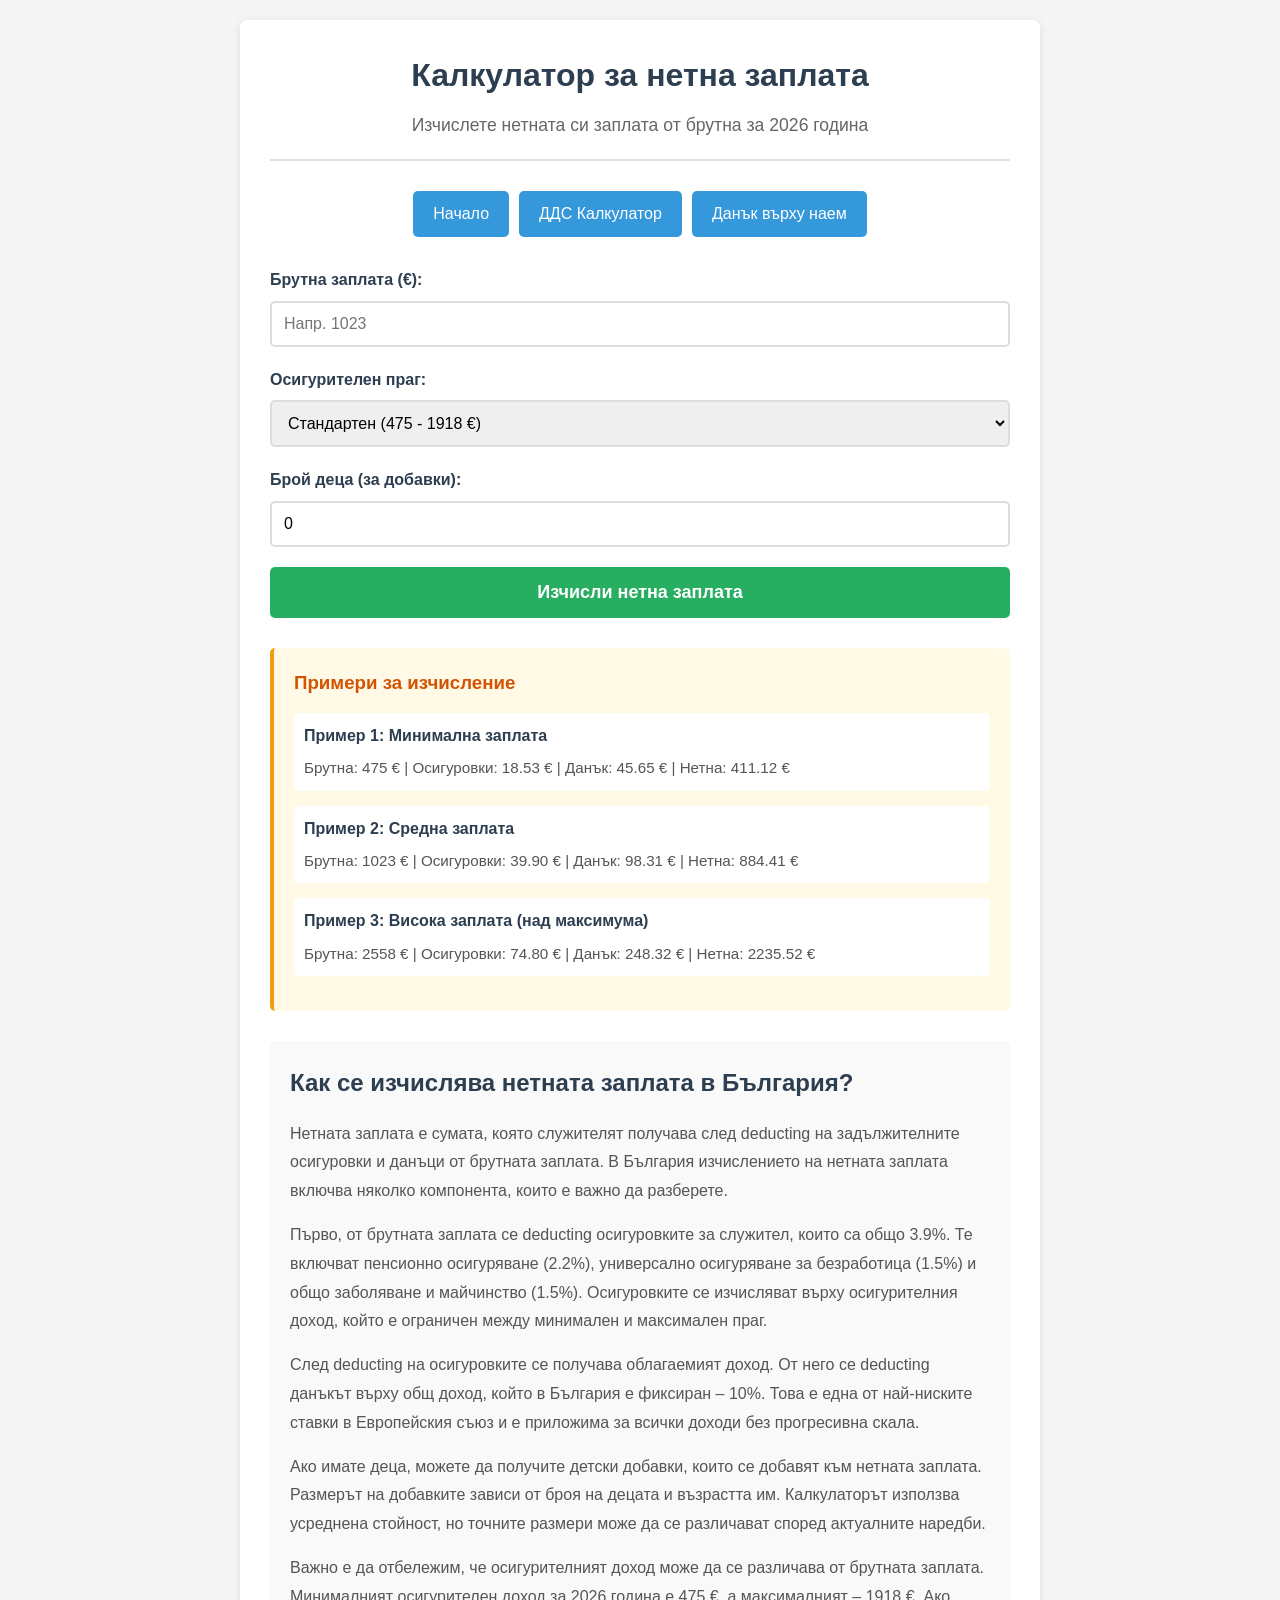
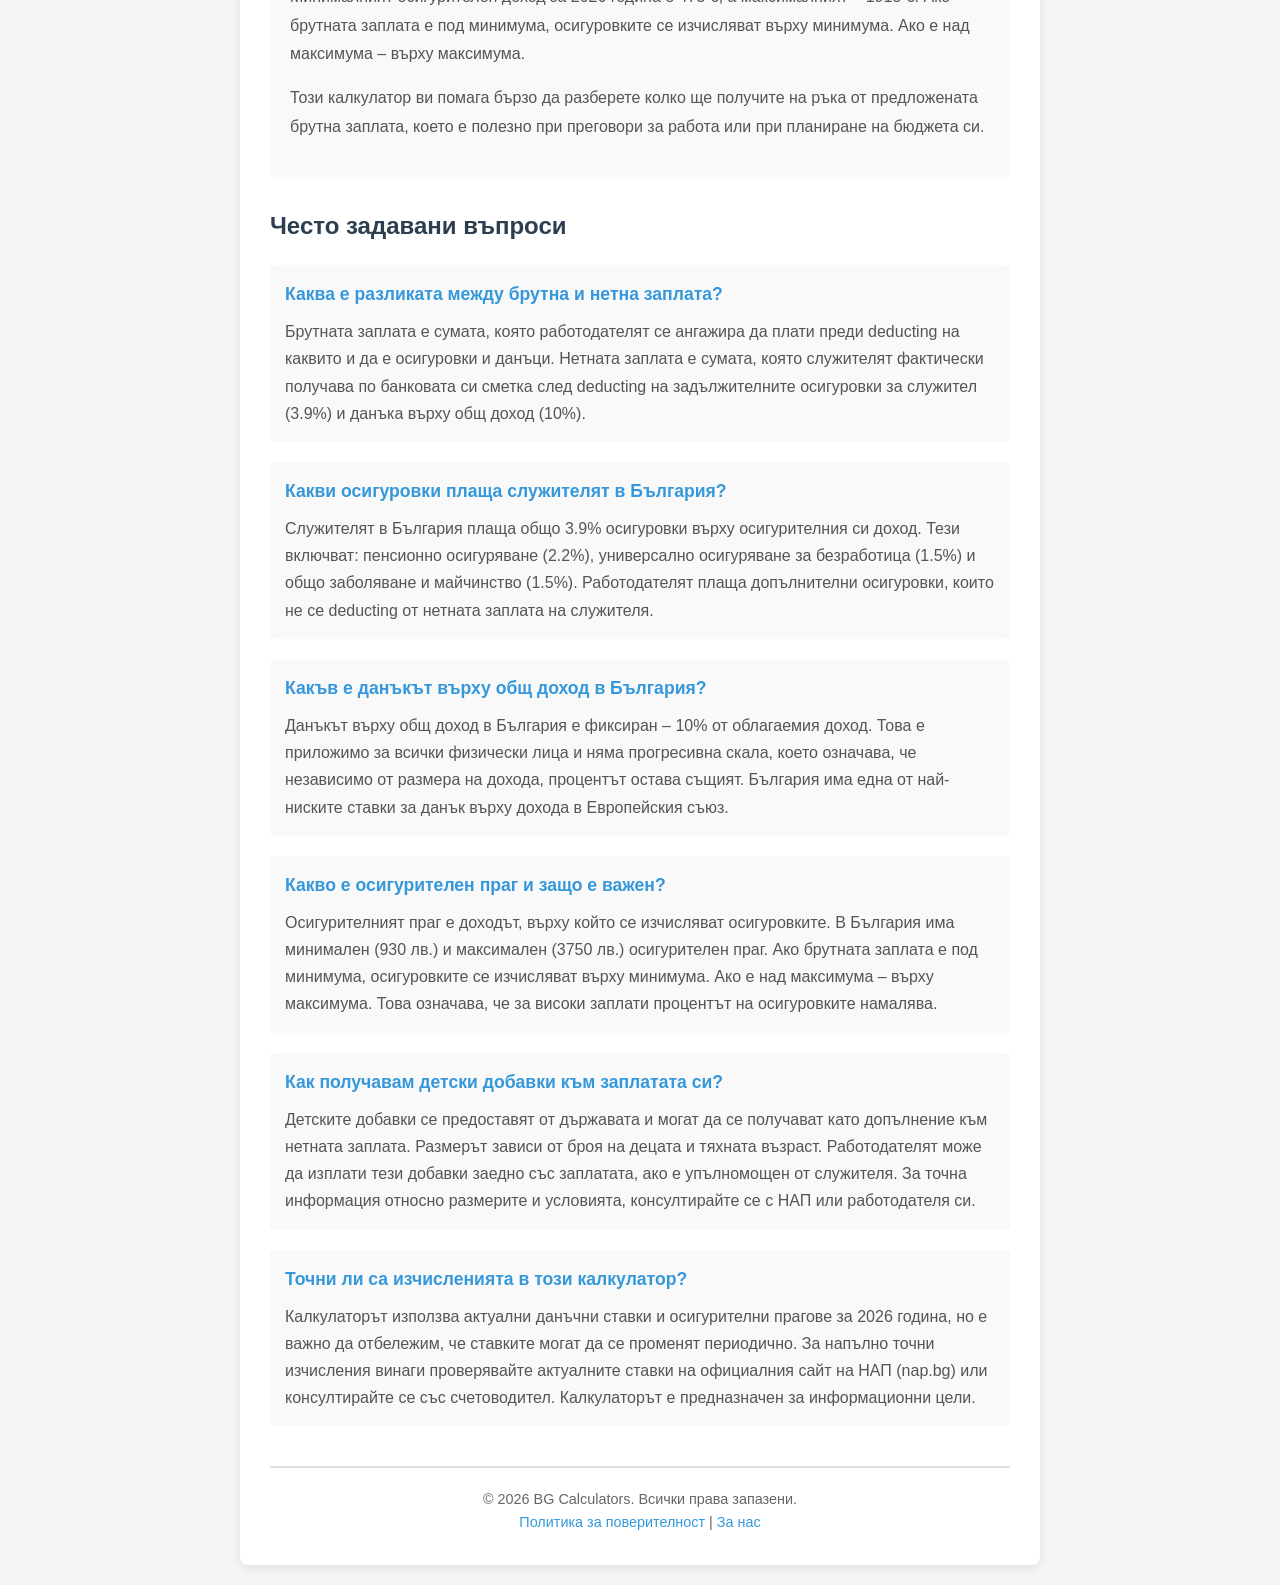
==== calculators/net-salary.html @ 5e9a78ef "Initial commit: BG Calculators - Bulgarian tax calculators - Added 3 calculators: net salary, VAT, r" ====
<!DOCTYPE html>
<html lang="bg">
<head>
    <meta charset="UTF-8">
    <meta name="viewport" content="width=device-width, initial-scale=1.0">
    <title>Калкулатор за нетна заплата от брутна | България 2026 - Безплатно (€)</title>
    <meta name="description" content="Безплатен онлайн калкулатор за изчисляване на нетна заплата от брутна в България за 2026 година в евро. Включва осигуровки за служител, данък върху общ доход и детски добавки. Бързи и точни изчисления.">
    <link rel="stylesheet" href="../css/style.css">

    <!-- Schema.org FAQPage markup -->
    <script type="application/ld+json">
    {
        "@context": "https://schema.org",
        "@type": "FAQPage",
        "mainEntity": [
            {
                "@type": "Question",
                "name": "Каква е разликата между брутна и нетна заплата?",
                "acceptedAnswer": {
                    "@type": "Answer",
                    "text": "Брутната заплата е сумата, която работодателят се ангажира да плати преди deducting на каквито и да е осигуровки и данъци. Нетната заплата е сумата, която служителят фактически получава по банковата си сметка след deducting на задължителните осигуровки за служител (3.9%) и данъка върху общ доход (10%)."
                }
            },
            {
                "@type": "Question",
                "name": "Какви осигуровки плаща служителят в България?",
                "acceptedAnswer": {
                    "@type": "Answer",
                    "text": "Служителят в България плаща общо 3.9% осигуровки върху осигурителния си доход. Тези включват: пенсионно осигуряване (2.2%), универсално осигуряване за безработица (1.5%) и общо заболяване и майчинство (1.5%). Работодателят плаща допълнителни осигуровки, които не се deducting от нетната заплата на служителя."
                }
            },
            {
                "@type": "Question",
                "name": "Какъв е данъкът върху общ доход в България?",
                "acceptedAnswer": {
                    "@type": "Answer",
                    "text": "Данъкът върху общ доход в България е фиксиран – 10% от облагаемия доход. Това е приложимо за всички физически лица и няма прогресивна скала, което означава, че независимо от размера на дохода, процентът остава същият. България има една от най-ниските ставки за данък върху дохода в Европейския съюз."
                }
            },
            {
                "@type": "Question",
                "name": "Какво е осигурителен праг и защо е важен?",
                "acceptedAnswer": {
                    "@type": "Answer",
                    "text": "Осигурителният праг е доходът, върху който се изчисляват осигуровките. В България има минимален (930 лв.) и максимален (3750 лв.) осигурителен праг. Ако брутната заплата е под минимума, осигуровките се изчисляват върху минимума. Ако е над максимума – върху максимума. Това означава, че за високи заплати процентът на осигуровките намалява."
                }
            },
            {
                "@type": "Question",
                "name": "Как получавам детски добавки към заплатата си?",
                "acceptedAnswer": {
                    "@type": "Answer",
                    "text": "Детските добавки се предоставят от държавата и могат да се получават като допълнение към нетната заплата. Размерът зависи от броя на децата и тяхната възраст. Работодателят може да изплати тези добавки заедно със заплатата, ако е упълномощен от служителя. За точна информация относно размерите и условията, консултирайте се с НАП или работодателя си."
                }
            },
            {
                "@type": "Question",
                "name": "Точни ли са изчисленията в този калкулатор?",
                "acceptedAnswer": {
                    "@type": "Answer",
                    "text": "Калкулаторът използва актуални данъчни ставки и осигурителни прагове за 2026 година, но е важно да отбележим, че ставките могат да се променят периодично. За напълно точни изчисления винаги проверявайте актуалните ставки на официалния сайт на НАП (nap.bg) или консултирайте се със счетоводител. Калкулаторът е предназначен за информационни цели."
                }
            }
        ]
    }
    </script>
</head>
<body>
    <div class="container">
        <header>
            <h1>Калкулатор за нетна заплата</h1>
            <p>Изчислете нетната си заплата от брутна за 2026 година</p>
        </header>

        <nav>
            <ul>
                <li><a href="../index.html">Начало</a></li>
                <li><a href="vat-calculator.html">ДДС Калкулатор</a></li>
                <li><a href="rent-tax-calculator.html">Данък върху наем</a></li>
            </ul>
        </nav>

        <form class="calculator-form" id="salaryForm">
            <div class="form-group">
                <label for="grossSalary">Брутна заплата (€):</label>
                <input type="number" id="grossSalary" min="0" step="0.01" placeholder="Напр. 1023">
                <div class="error" id="grossSalaryError"></div>
            </div>

            <div class="form-group">
                <label for="insuranceThreshold">Осигурителен праг:</label>
                <select id="insuranceThreshold">
                    <option value="standard">Стандартен (475 - 1918 €)</option>
                    <option value="minimum">Минимален (475 €)</option>
                    <option value="maximum">Максимален (1918 €)</option>
                    <option value="custom">По избор</option>
                </select>
            </div>

            <div class="form-group" id="customThresholdGroup" style="display: none;">
                <label for="customThreshold">Осигурителен доход по избор (€):</label>
                <input type="number" id="customThreshold" min="475" max="1918" step="0.01" placeholder="Между 475 и 1918">
                <div class="error" id="customThresholdError"></div>
            </div>

            <div class="form-group">
                <label for="children">Брой деца (за добавки):</label>
                <input type="number" id="children" min="0" max="10" step="1" value="0">
                <div class="error" id="childrenError"></div>
            </div>

            <button type="submit">Изчисли нетна заплата</button>
        </form>

        <div class="results" id="results">
            <h2>Резултат</h2>
            <div class="result-row">
                <span class="result-label">Брутна заплата:</span>
                <span class="result-value" id="resultGross">0.00 лв.</span>
            </div>
            <div class="result-row">
                <span class="result-label">Осигурителен доход:</span>
                <span class="result-value" id="resultInsuranceBase">0.00 лв.</span>
            </div>
            <div class="result-row">
                <span class="result-label">Осигуровки за служител (3.9%):</span>
                <span class="result-value" id="resultEmployeeInsurance">0.00 лв.</span>
            </div>
            <div class="result-row">
                <span class="result-label">Облагаем доход:</span>
                <span class="result-value" id="resultTaxableIncome">0.00 лв.</span>
            </div>
            <div class="result-row">
                <span class="result-label">Данък върху общ доход (10%):</span>
                <span class="result-value" id="resultIncomeTax">0.00 лв.</span>
            </div>
            <div class="result-row">
                <span class="result-label">Детски добавки:</span>
                <span class="result-value" id="resultChildBenefits">0.00 лв.</span>
            </div>
            <div class="result-row total">
                <span class="result-label">Нетна заплата:</span>
                <span class="result-value" id="resultNetSalary">0.00 лв.</span>
            </div>
        </div>

        <div class="examples">
            <h3>Примери за изчисление</h3>
            <div class="example">
                <h4>Пример 1: Минимална заплата</h4>
                <p>Брутна: 475 € | Осигуровки: 18.53 € | Данък: 45.65 € | Нетна: 411.12 €</p>
            </div>
            <div class="example">
                <h4>Пример 2: Средна заплата</h4>
                <p>Брутна: 1023 € | Осигуровки: 39.90 € | Данък: 98.31 € | Нетна: 884.41 €</p>
            </div>
            <div class="example">
                <h4>Пример 3: Висока заплата (над максимума)</h4>
                <p>Брутна: 2558 € | Осигуровки: 74.80 € | Данък: 248.32 € | Нетна: 2235.52 €</p>
            </div>
        </div>

        <section class="content">
            <h2>Как се изчислява нетната заплата в България?</h2>
            <p>
                Нетната заплата е сумата, която служителят получава след deducting на задължителните осигуровки и данъци от брутната заплата. В България изчислението на нетната заплата включва няколко компонента, които е важно да разберете.
            </p>
            <p>
                Първо, от брутната заплата се deducting осигуровките за служител, които са общо 3.9%. Те включват пенсионно осигуряване (2.2%), универсално осигуряване за безработица (1.5%) и общо заболяване и майчинство (1.5%). Осигуровките се изчисляват върху осигурителния доход, който е ограничен между минимален и максимален праг.
            </p>
            <p>
                След deducting на осигуровките се получава облагаемият доход. От него се deducting данъкът върху общ доход, който в България е фиксиран – 10%. Това е една от най-ниските ставки в Европейския съюз и е приложима за всички доходи без прогресивна скала.
            </p>
            <p>
                Ако имате деца, можете да получите детски добавки, които се добавят към нетната заплата. Размерът на добавките зависи от броя на децата и възрастта им. Калкулаторът използва усреднена стойност, но точните размери може да се различават според актуалните наредби.
            </p>
            <p>
                Важно е да отбележим, че осигурителният доход може да се различава от брутната заплата. Минималният осигурителен доход за 2026 година е 475 €, а максималният – 1918 €. Ако брутната заплата е под минимума, осигуровките се изчисляват върху минимума. Ако е над максимума – върху максимума.
            </p>
            <p>
                Този калкулатор ви помага бързо да разберете колко ще получите на ръка от предложената брутна заплата, което е полезно при преговори за работа или при планиране на бюджета си.
            </p>
        </section>

        <section class="faq">
            <h2>Често задавани въпроси</h2>

            <div class="faq-item">
                <h3>Каква е разликата между брутна и нетна заплата?</h3>
                <p>
                    Брутната заплата е сумата, която работодателят се ангажира да плати преди deducting на каквито и да е осигуровки и данъци. Нетната заплата е сумата, която служителят фактически получава по банковата си сметка след deducting на задължителните осигуровки за служител (3.9%) и данъка върху общ доход (10%).
                </p>
            </div>

            <div class="faq-item">
                <h3>Какви осигуровки плаща служителят в България?</h3>
                <p>
                    Служителят в България плаща общо 3.9% осигуровки върху осигурителния си доход. Тези включват: пенсионно осигуряване (2.2%), универсално осигуряване за безработица (1.5%) и общо заболяване и майчинство (1.5%). Работодателят плаща допълнителни осигуровки, които не се deducting от нетната заплата на служителя.
                </p>
            </div>

            <div class="faq-item">
                <h3>Какъв е данъкът върху общ доход в България?</h3>
                <p>
                    Данъкът върху общ доход в България е фиксиран – 10% от облагаемия доход. Това е приложимо за всички физически лица и няма прогресивна скала, което означава, че независимо от размера на дохода, процентът остава същият. България има една от най-ниските ставки за данък върху дохода в Европейския съюз.
                </p>
            </div>

            <div class="faq-item">
                <h3>Какво е осигурителен праг и защо е важен?</h3>
                <p>
                    Осигурителният праг е доходът, върху който се изчисляват осигуровките. В България има минимален (930 лв.) и максимален (3750 лв.) осигурителен праг. Ако брутната заплата е под минимума, осигуровките се изчисляват върху минимума. Ако е над максимума – върху максимума. Това означава, че за високи заплати процентът на осигуровките намалява.
                </p>
            </div>

            <div class="faq-item">
                <h3>Как получавам детски добавки към заплатата си?</h3>
                <p>
                    Детските добавки се предоставят от държавата и могат да се получават като допълнение към нетната заплата. Размерът зависи от броя на децата и тяхната възраст. Работодателят може да изплати тези добавки заедно със заплатата, ако е упълномощен от служителя. За точна информация относно размерите и условията, консултирайте се с НАП или работодателя си.
                </p>
            </div>

            <div class="faq-item">
                <h3>Точни ли са изчисленията в този калкулатор?</h3>
                <p>
                    Калкулаторът използва актуални данъчни ставки и осигурителни прагове за 2026 година, но е важно да отбележим, че ставките могат да се променят периодично. За напълно точни изчисления винаги проверявайте актуалните ставки на официалния сайт на НАП (nap.bg) или консултирайте се със счетоводител. Калкулаторът е предназначен за информационни цели.
                </p>
            </div>
        </section>

        <footer>
            <p>&copy; 2026 BG Calculators. Всички права запазени.</p>
            <p>
                <a href="../privacy.html">Политика за поверителност</a> |
                <a href="../about.html">За нас</a>
            </p>
        </footer>
    </div>

    <script src="../js/rates_loader.js"></script>
    <script src="../js/main.js"></script>
    <script>
        // Wait for rates to load before enabling form
        let ratesLoaded = false;

        // Override the form submission to check if rates are loaded
        document.addEventListener('DOMContentLoaded', function() {
            loadRates().then(() => {
                ratesLoaded = true;
                console.log('Rates loaded, calculator ready');
            });
        });
        // Toggle custom threshold input
        document.getElementById('insuranceThreshold').addEventListener('change', function() {
            const customGroup = document.getElementById('customThresholdGroup');
            if (this.value === 'custom') {
                customGroup.style.display = 'block';
            } else {
                customGroup.style.display = 'none';
            }
        });

        // Form submission
        document.getElementById('salaryForm').addEventListener('submit', function(e) {
            e.preventDefault();

            // Check if rates are loaded
            if (!ratesLoaded) {
                alert('Зареждане на ставките... Моля изчакайте и опитайте отново.');
                return;
            }

            // Hide previous errors
            hideError('grossSalaryError');
            hideError('customThresholdError');
            hideError('childrenError');

            // Get values
            const grossSalary = parseFloat(document.getElementById('grossSalary').value);
            const thresholdType = document.getElementById('insuranceThreshold').value;
            const customThreshold = parseFloat(document.getElementById('customThreshold').value);
            const children = parseInt(document.getElementById('children').value);

            // Validate
            let hasError = false;

            if (!isValidNumber(grossSalary) || grossSalary < 0) {
                showError('grossSalaryError', 'Моля въведете валидна брутна заплата');
                hasError = true;
            }

            if (thresholdType === 'custom') {
                if (!isValidNumber(customThreshold) || customThreshold < 475 || customThreshold > 1918) {
                    showError('customThresholdError', 'Осигурителният доход трябва да е между 475 и 1918 €');
                    hasError = true;
                }
            }

            if (isNaN(children) || children < 0 || children > 10) {
                showError('childrenError', 'Моля въведете валиден брой деца (0-10)');
                hasError = true;
            }

            if (hasError) return;

            // Calculate insurance base
            let insuranceBase;
            switch (thresholdType) {
                case 'minimum':
                    insuranceBase = RATES.insurance.minimumThreshold;
                    break;
                case 'maximum':
                    insuranceBase = RATES.insurance.maximumThreshold;
                    break;
                case 'custom':
                    insuranceBase = customThreshold;
                    break;
                default: // standard
                    insuranceBase = clamp(grossSalary, RATES.insurance.minimumThreshold, RATES.insurance.maximumThreshold);
            }

            // Calculate employee insurance
            const employeeInsurance = insuranceBase * RATES.insurance.employee.total;

            // Calculate taxable income
            const taxableIncome = grossSalary - employeeInsurance;

            // Calculate income tax
            const incomeTax = taxableIncome * RATES.incomeTax.rate;

            // Calculate child benefits (simplified - VERIFY actual rates)
            const childBenefits = children * 40; // 40 € per child - VERIFY

            // Calculate net salary
            const netSalary = grossSalary - employeeInsurance - incomeTax + childBenefits;

            // Display results
            document.getElementById('resultGross').textContent = formatBGN(grossSalary);
            document.getElementById('resultInsuranceBase').textContent = formatBGN(insuranceBase);
            document.getElementById('resultEmployeeInsurance').textContent = formatBGN(employeeInsurance);
            document.getElementById('resultTaxableIncome').textContent = formatBGN(taxableIncome);
            document.getElementById('resultIncomeTax').textContent = formatBGN(incomeTax);
            document.getElementById('resultChildBenefits').textContent = formatBGN(childBenefits);
            document.getElementById('resultNetSalary').textContent = formatBGN(netSalary);

            // Show results
            document.getElementById('results').classList.add('visible');
        });
    </script>
</body>
</html>
---- css/style.css ----
/**
 * Global styles for BG Calculators
 * Mobile-first, responsive design
 */

/* Reset and base styles */
* {
    margin: 0;
    padding: 0;
    box-sizing: border-box;
}

body {
    font-family: -apple-system, BlinkMacSystemFont, 'Segoe UI', Roboto, 'Helvetica Neue', Arial, sans-serif;
    line-height: 1.6;
    color: #333;
    background: #f5f5f5;
    padding: 20px;
}

/* Container */
.container {
    max-width: 800px;
    margin: 0 auto;
    background: white;
    padding: 30px;
    border-radius: 8px;
    box-shadow: 0 2px 10px rgba(0,0,0,0.1);
}

/* Header */
header {
    text-align: center;
    margin-bottom: 30px;
    padding-bottom: 20px;
    border-bottom: 2px solid #e0e0e0;
}

header h1 {
    color: #2c3e50;
    font-size: 2em;
    margin-bottom: 10px;
}

header p {
    color: #666;
    font-size: 1.1em;
}

/* Navigation */
nav {
    margin: 20px 0;
}

nav ul {
    list-style: none;
    display: flex;
    flex-wrap: wrap;
    gap: 10px;
    justify-content: center;
}

nav li a {
    display: block;
    padding: 10px 20px;
    background: #3498db;
    color: white;
    text-decoration: none;
    border-radius: 5px;
    transition: background 0.3s;
}

nav li a:hover {
    background: #2980b9;
}

/* Calculator form */
.calculator-form {
    margin: 30px 0;
}

.form-group {
    margin-bottom: 20px;
}

.form-group label {
    display: block;
    margin-bottom: 8px;
    font-weight: 600;
    color: #2c3e50;
}

.form-group input,
.form-group select {
    width: 100%;
    padding: 12px;
    border: 2px solid #ddd;
    border-radius: 5px;
    font-size: 16px;
    transition: border-color 0.3s;
}

.form-group input:focus,
.form-group select:focus {
    outline: none;
    border-color: #3498db;
}

.form-group input[type="number"] {
    -moz-appearance: textfield;
}

.form-group input[type="number"]::-webkit-outer-spin-button,
.form-group input[type="number"]::-webkit-inner-spin-button {
    -webkit-appearance: none;
    margin: 0;
}

/* Buttons */
button {
    display: block;
    width: 100%;
    padding: 15px;
    background: #27ae60;
    color: white;
    border: none;
    border-radius: 5px;
    font-size: 18px;
    font-weight: 600;
    cursor: pointer;
    transition: background 0.3s;
}

button:hover {
    background: #219150;
}

button:active {
    transform: translateY(1px);
}

/* Error messages */
.error {
    color: #e74c3c;
    font-size: 14px;
    margin-top: 5px;
    display: none;
}

/* Results section */
.results {
    margin: 30px 0;
    padding: 20px;
    background: #ecf0f1;
    border-radius: 5px;
    display: none;
}

.results.visible {
    display: block;
}

.results h2 {
    color: #2c3e50;
    margin-bottom: 15px;
}

.result-row {
    display: flex;
    justify-content: space-between;
    padding: 10px 0;
    border-bottom: 1px solid #d0d0d0;
}

.result-row:last-child {
    border-bottom: none;
}

.result-row.total {
    font-weight: 700;
    font-size: 1.2em;
    color: #27ae60;
    border-top: 2px solid #2c3e50;
    margin-top: 10px;
    padding-top: 15px;
}

.result-label {
    color: #555;
}

.result-value {
    font-weight: 600;
    color: #2c3e50;
}

/* Examples section */
.examples {
    margin: 30px 0;
    padding: 20px;
    background: #fff9e6;
    border-left: 4px solid #f39c12;
    border-radius: 5px;
}

.examples h3 {
    color: #d35400;
    margin-bottom: 15px;
}

.example {
    margin: 15px 0;
    padding: 10px;
    background: white;
    border-radius: 5px;
}

.example h4 {
    color: #2c3e50;
    margin-bottom: 8px;
}

.example p {
    color: #555;
    font-size: 0.95em;
}

/* Content section */
.content {
    margin: 30px 0;
    padding: 20px;
    background: #f9f9f9;
    border-radius: 5px;
    line-height: 1.8;
}

.content h2 {
    color: #2c3e50;
    margin-bottom: 15px;
}

.content p {
    color: #555;
    margin-bottom: 15px;
}

/* FAQ section */
.faq {
    margin: 30px 0;
}

.faq h2 {
    color: #2c3e50;
    margin-bottom: 20px;
}

.faq-item {
    margin-bottom: 20px;
    padding: 15px;
    background: #f9f9f9;
    border-radius: 5px;
}

.faq-item h3 {
    color: #3498db;
    margin-bottom: 10px;
    font-size: 1.1em;
}

.faq-item p {
    color: #555;
    line-height: 1.7;
}

/* Footer */
footer {
    margin-top: 40px;
    padding-top: 20px;
    border-top: 2px solid #e0e0e0;
    text-align: center;
    color: #666;
    font-size: 0.9em;
}

footer a {
    color: #3498db;
    text-decoration: none;
}

footer a:hover {
    text-decoration: underline;
}

/* Responsive */
@media (max-width: 600px) {
    body {
        padding: 10px;
    }

    .container {
        padding: 20px;
    }

    header h1 {
        font-size: 1.5em;
    }

    nav ul {
        flex-direction: column;
    }

    .result-row {
        flex-direction: column;
        gap: 5px;
    }
}
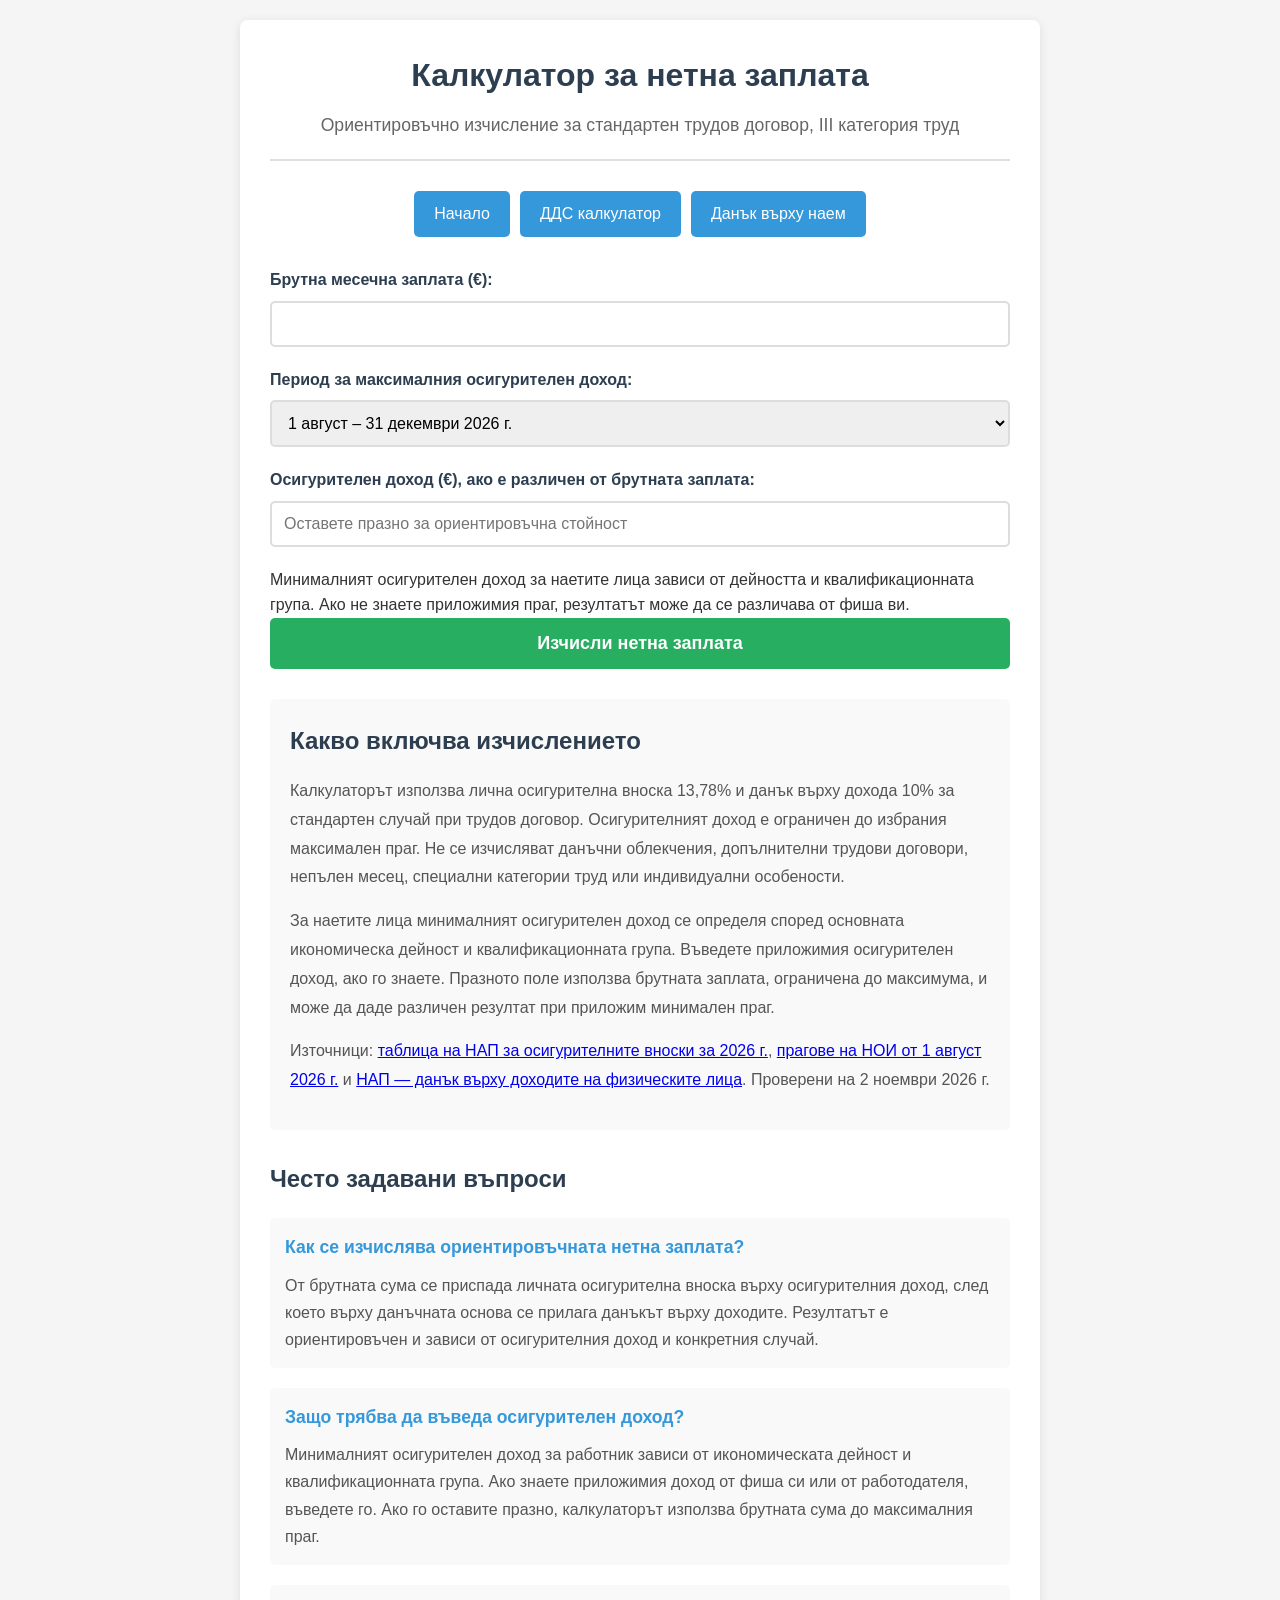
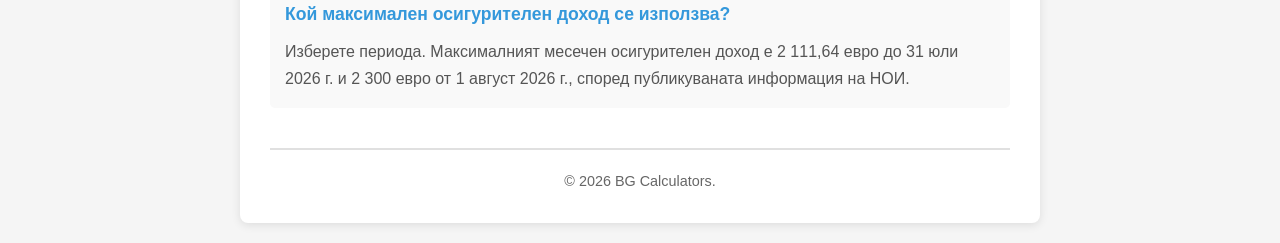
==== commit e5dabee6: "Fix calculator rates and site content" ====
--- a/calculators/net-salary.html
+++ b/calculators/net-salary.html
@@ -3,64 +3,17 @@
 <head>
     <meta charset="UTF-8">
     <meta name="viewport" content="width=device-width, initial-scale=1.0">
-    <title>Калкулатор за нетна заплата от брутна | България 2026 - Безплатно (€)</title>
-    <meta name="description" content="Безплатен онлайн калкулатор за изчисляване на нетна заплата от брутна в България за 2026 година в евро. Включва осигуровки за служител, данък върху общ доход и детски добавки. Бързи и точни изчисления.">
+    <title>Калкулатор за нетна заплата от брутна | България</title>
+    <meta name="description" content="Изчислете ориентировъчно нетната заплата от брутна сума в евро. Изберете периода на осигурителния таван и въведете приложимия осигурителен доход, ако е различен от заплатата.">
     <link rel="stylesheet" href="../css/style.css">
-
-    <!-- Schema.org FAQPage markup -->
     <script type="application/ld+json">
     {
         "@context": "https://schema.org",
         "@type": "FAQPage",
         "mainEntity": [
-            {
-                "@type": "Question",
-                "name": "Каква е разликата между брутна и нетна заплата?",
-                "acceptedAnswer": {
-                    "@type": "Answer",
-                    "text": "Брутната заплата е сумата, която работодателят се ангажира да плати преди deducting на каквито и да е осигуровки и данъци. Нетната заплата е сумата, която служителят фактически получава по банковата си сметка след deducting на задължителните осигуровки за служител (3.9%) и данъка върху общ доход (10%)."
-                }
-            },
-            {
-                "@type": "Question",
-                "name": "Какви осигуровки плаща служителят в България?",
-                "acceptedAnswer": {
-                    "@type": "Answer",
-                    "text": "Служителят в България плаща общо 3.9% осигуровки върху осигурителния си доход. Тези включват: пенсионно осигуряване (2.2%), универсално осигуряване за безработица (1.5%) и общо заболяване и майчинство (1.5%). Работодателят плаща допълнителни осигуровки, които не се deducting от нетната заплата на служителя."
-                }
-            },
-            {
-                "@type": "Question",
-                "name": "Какъв е данъкът върху общ доход в България?",
-                "acceptedAnswer": {
-                    "@type": "Answer",
-                    "text": "Данъкът върху общ доход в България е фиксиран – 10% от облагаемия доход. Това е приложимо за всички физически лица и няма прогресивна скала, което означава, че независимо от размера на дохода, процентът остава същият. България има една от най-ниските ставки за данък върху дохода в Европейския съюз."
-                }
-            },
-            {
-                "@type": "Question",
-                "name": "Какво е осигурителен праг и защо е важен?",
-                "acceptedAnswer": {
-                    "@type": "Answer",
-                    "text": "Осигурителният праг е доходът, върху който се изчисляват осигуровките. В България има минимален (930 лв.) и максимален (3750 лв.) осигурителен праг. Ако брутната заплата е под минимума, осигуровките се изчисляват върху минимума. Ако е над максимума – върху максимума. Това означава, че за високи заплати процентът на осигуровките намалява."
-                }
-            },
-            {
-                "@type": "Question",
-                "name": "Как получавам детски добавки към заплатата си?",
-                "acceptedAnswer": {
-                    "@type": "Answer",
-                    "text": "Детските добавки се предоставят от държавата и могат да се получават като допълнение към нетната заплата. Размерът зависи от броя на децата и тяхната възраст. Работодателят може да изплати тези добавки заедно със заплатата, ако е упълномощен от служителя. За точна информация относно размерите и условията, консултирайте се с НАП или работодателя си."
-                }
-            },
-            {
-                "@type": "Question",
-                "name": "Точни ли са изчисленията в този калкулатор?",
-                "acceptedAnswer": {
-                    "@type": "Answer",
-                    "text": "Калкулаторът използва актуални данъчни ставки и осигурителни прагове за 2026 година, но е важно да отбележим, че ставките могат да се променят периодично. За напълно точни изчисления винаги проверявайте актуалните ставки на официалния сайт на НАП (nap.bg) или консултирайте се със счетоводител. Калкулаторът е предназначен за информационни цели."
-                }
-            }
+            {"@type":"Question","name":"Как се изчислява ориентировъчната нетна заплата?","acceptedAnswer":{"@type":"Answer","text":"От брутната сума се приспада личната осигурителна вноска върху осигурителния доход, след което върху данъчната основа се прилага данъкът върху доходите. Резултатът е ориентировъчен и зависи от осигурителния доход и конкретния случай."}},
+            {"@type":"Question","name":"Защо трябва да въведа осигурителен доход?","acceptedAnswer":{"@type":"Answer","text":"Минималният осигурителен доход за работник зависи от икономическата дейност и квалификационната група. Ако знаете приложимия доход от фиша си или от работодателя, въведете го. Ако го оставите празно, калкулаторът използва брутната сума до максималния праг."}},
+            {"@type":"Question","name":"Кой максимален осигурителен доход се използва?","acceptedAnswer":{"@type":"Answer","text":"Изберете периода. Максималният месечен осигурителен доход е 2 111,64 евро до 31 юли 2026 г. и 2 300 евро от 1 август 2026 г., според публикуваната информация на НОИ."}}
         ]
     }
     </script>
@@ -69,281 +22,105 @@
     <div class="container">
         <header>
             <h1>Калкулатор за нетна заплата</h1>
-            <p>Изчислете нетната си заплата от брутна за 2026 година</p>
+            <p>Ориентировъчно изчисление за стандартен трудов договор, III категория труд</p>
         </header>
-
         <nav>
             <ul>
                 <li><a href="../index.html">Начало</a></li>
-                <li><a href="vat-calculator.html">ДДС Калкулатор</a></li>
+                <li><a href="vat-calculator.html">ДДС калкулатор</a></li>
                 <li><a href="rent-tax-calculator.html">Данък върху наем</a></li>
             </ul>
         </nav>
 
-        <form class="calculator-form" id="salaryForm">
+        <form class="calculator-form" id="salaryForm" novalidate>
             <div class="form-group">
-                <label for="grossSalary">Брутна заплата (€):</label>
-                <input type="number" id="grossSalary" min="0" step="0.01" placeholder="Напр. 1023">
+                <label for="grossSalary">Брутна месечна заплата (€):</label>
+                <input type="number" id="grossSalary" min="0" step="0.01" inputmode="decimal" required>
                 <div class="error" id="grossSalaryError"></div>
             </div>
-
             <div class="form-group">
-                <label for="insuranceThreshold">Осигурителен праг:</label>
-                <select id="insuranceThreshold">
-                    <option value="standard">Стандартен (475 - 1918 €)</option>
-                    <option value="minimum">Минимален (475 €)</option>
-                    <option value="maximum">Максимален (1918 €)</option>
-                    <option value="custom">По избор</option>
+                <label for="period">Период за максималния осигурителен доход:</label>
+                <select id="period">
+                    <option value="fromAugust2026" selected>1 август – 31 декември 2026 г.</option>
+                    <option value="throughJuly2026">1 януари – 31 юли 2026 г.</option>
                 </select>
             </div>
-
-            <div class="form-group" id="customThresholdGroup" style="display: none;">
-                <label for="customThreshold">Осигурителен доход по избор (€):</label>
-                <input type="number" id="customThreshold" min="475" max="1918" step="0.01" placeholder="Между 475 и 1918">
-                <div class="error" id="customThresholdError"></div>
+            <div class="form-group">
+                <label for="insuranceBase">Осигурителен доход (€), ако е различен от брутната заплата:</label>
+                <input type="number" id="insuranceBase" min="0" step="0.01" inputmode="decimal" placeholder="Оставете празно за ориентировъчна стойност">
+                <div class="error" id="insuranceBaseError"></div>
             </div>
-
-            <div class="form-group">
-                <label for="children">Брой деца (за добавки):</label>
-                <input type="number" id="children" min="0" max="10" step="1" value="0">
-                <div class="error" id="childrenError"></div>
-            </div>
-
+            <p>Минималният осигурителен доход за наетите лица зависи от дейността и квалификационната група. Ако не знаете приложимия праг, резултатът може да се различава от фиша ви.</p>
             <button type="submit">Изчисли нетна заплата</button>
         </form>
 
-        <div class="results" id="results">
-            <h2>Резултат</h2>
-            <div class="result-row">
-                <span class="result-label">Брутна заплата:</span>
-                <span class="result-value" id="resultGross">0.00 лв.</span>
-            </div>
-            <div class="result-row">
-                <span class="result-label">Осигурителен доход:</span>
-                <span class="result-value" id="resultInsuranceBase">0.00 лв.</span>
-            </div>
-            <div class="result-row">
-                <span class="result-label">Осигуровки за служител (3.9%):</span>
-                <span class="result-value" id="resultEmployeeInsurance">0.00 лв.</span>
-            </div>
-            <div class="result-row">
-                <span class="result-label">Облагаем доход:</span>
-                <span class="result-value" id="resultTaxableIncome">0.00 лв.</span>
-            </div>
-            <div class="result-row">
-                <span class="result-label">Данък върху общ доход (10%):</span>
-                <span class="result-value" id="resultIncomeTax">0.00 лв.</span>
-            </div>
-            <div class="result-row">
-                <span class="result-label">Детски добавки:</span>
-                <span class="result-value" id="resultChildBenefits">0.00 лв.</span>
-            </div>
-            <div class="result-row total">
-                <span class="result-label">Нетна заплата:</span>
-                <span class="result-value" id="resultNetSalary">0.00 лв.</span>
-            </div>
-        </div>
-
-        <div class="examples">
-            <h3>Примери за изчисление</h3>
-            <div class="example">
-                <h4>Пример 1: Минимална заплата</h4>
-                <p>Брутна: 475 € | Осигуровки: 18.53 € | Данък: 45.65 € | Нетна: 411.12 €</p>
-            </div>
-            <div class="example">
-                <h4>Пример 2: Средна заплата</h4>
-                <p>Брутна: 1023 € | Осигуровки: 39.90 € | Данък: 98.31 € | Нетна: 884.41 €</p>
-            </div>
-            <div class="example">
-                <h4>Пример 3: Висока заплата (над максимума)</h4>
-                <p>Брутна: 2558 € | Осигуровки: 74.80 € | Данък: 248.32 € | Нетна: 2235.52 €</p>
-            </div>
+        <div class="results" id="results" aria-live="polite">
+            <h2>Ориентировъчен резултат</h2>
+            <div class="result-row"><span class="result-label">Брутна заплата:</span><span class="result-value" id="resultGross">—</span></div>
+            <div class="result-row"><span class="result-label">Осигурителен доход:</span><span class="result-value" id="resultInsuranceBase">—</span></div>
+            <div class="result-row"><span class="result-label">Лични осигуровки (стандартен случай):</span><span class="result-value" id="resultEmployeeInsurance">—</span></div>
+            <div class="result-row"><span class="result-label">Данъчна основа:</span><span class="result-value" id="resultTaxableIncome">—</span></div>
+            <div class="result-row"><span class="result-label">Данък върху дохода:</span><span class="result-value" id="resultIncomeTax">—</span></div>
+            <div class="result-row total"><span class="result-label">Нетна заплата:</span><span class="result-value" id="resultNetSalary">—</span></div>
         </div>
 
         <section class="content">
-            <h2>Как се изчислява нетната заплата в България?</h2>
-            <p>
-                Нетната заплата е сумата, която служителят получава след deducting на задължителните осигуровки и данъци от брутната заплата. В България изчислението на нетната заплата включва няколко компонента, които е важно да разберете.
-            </p>
-            <p>
-                Първо, от брутната заплата се deducting осигуровките за служител, които са общо 3.9%. Те включват пенсионно осигуряване (2.2%), универсално осигуряване за безработица (1.5%) и общо заболяване и майчинство (1.5%). Осигуровките се изчисляват върху осигурителния доход, който е ограничен между минимален и максимален праг.
-            </p>
-            <p>
-                След deducting на осигуровките се получава облагаемият доход. От него се deducting данъкът върху общ доход, който в България е фиксиран – 10%. Това е една от най-ниските ставки в Европейския съюз и е приложима за всички доходи без прогресивна скала.
-            </p>
-            <p>
-                Ако имате деца, можете да получите детски добавки, които се добавят към нетната заплата. Размерът на добавките зависи от броя на децата и възрастта им. Калкулаторът използва усреднена стойност, но точните размери може да се различават според актуалните наредби.
-            </p>
-            <p>
-                Важно е да отбележим, че осигурителният доход може да се различава от брутната заплата. Минималният осигурителен доход за 2026 година е 475 €, а максималният – 1918 €. Ако брутната заплата е под минимума, осигуровките се изчисляват върху минимума. Ако е над максимума – върху максимума.
-            </p>
-            <p>
-                Този калкулатор ви помага бързо да разберете колко ще получите на ръка от предложената брутна заплата, което е полезно при преговори за работа или при планиране на бюджета си.
-            </p>
+            <h2>Какво включва изчислението</h2>
+            <p>Калкулаторът използва лична осигурителна вноска 13,78% и данък върху дохода 10% за стандартен случай при трудов договор. Осигурителният доход е ограничен до избрания максимален праг. Не се изчисляват данъчни облекчения, допълнителни трудови договори, непълен месец, специални категории труд или индивидуални особености.</p>
+            <p>За наетите лица минималният осигурителен доход се определя според основната икономическа дейност и квалификационната група. Въведете приложимия осигурителен доход, ако го знаете. Празното поле използва брутната заплата, ограничена до максимума, и може да даде различен резултат при приложим минимален праг.</p>
+            <p>Източници: <a href="https://nra.bg/wps/wcm/connect/agency/site/zakonodatelstvo/osiguryavane/stanovishta.ukazaniya.naruchnici/a10b7cdf-bc6b-4983-b604-1b7b593eb378" target="_blank" rel="noopener noreferrer">таблица на НАП за осигурителните вноски за 2026 г.</a>, <a href="https://www.nssi.bg/dohod01082026/" target="_blank" rel="noopener noreferrer">прагове на НОИ от 1 август 2026 г.</a> и <a href="https://nra.bg/wps/wcm/connect/agency/site/taxes/danak-vurhu-dohodite-na-fizicheski-lica/danak-vurhu-dohodite-na-fizicheskite-lica" target="_blank" rel="noopener noreferrer">НАП — данък върху доходите на физическите лица</a>. Проверени на 2 ноември 2026 г.</p>
         </section>
-
         <section class="faq">
             <h2>Често задавани въпроси</h2>
-
-            <div class="faq-item">
-                <h3>Каква е разликата между брутна и нетна заплата?</h3>
-                <p>
-                    Брутната заплата е сумата, която работодателят се ангажира да плати преди deducting на каквито и да е осигуровки и данъци. Нетната заплата е сумата, която служителят фактически получава по банковата си сметка след deducting на задължителните осигуровки за служител (3.9%) и данъка върху общ доход (10%).
-                </p>
-            </div>
-
-            <div class="faq-item">
-                <h3>Какви осигуровки плаща служителят в България?</h3>
-                <p>
-                    Служителят в България плаща общо 3.9% осигуровки върху осигурителния си доход. Тези включват: пенсионно осигуряване (2.2%), универсално осигуряване за безработица (1.5%) и общо заболяване и майчинство (1.5%). Работодателят плаща допълнителни осигуровки, които не се deducting от нетната заплата на служителя.
-                </p>
-            </div>
-
-            <div class="faq-item">
-                <h3>Какъв е данъкът върху общ доход в България?</h3>
-                <p>
-                    Данъкът върху общ доход в България е фиксиран – 10% от облагаемия доход. Това е приложимо за всички физически лица и няма прогресивна скала, което означава, че независимо от размера на дохода, процентът остава същият. България има една от най-ниските ставки за данък върху дохода в Европейския съюз.
-                </p>
-            </div>
-
-            <div class="faq-item">
-                <h3>Какво е осигурителен праг и защо е важен?</h3>
-                <p>
-                    Осигурителният праг е доходът, върху който се изчисляват осигуровките. В България има минимален (930 лв.) и максимален (3750 лв.) осигурителен праг. Ако брутната заплата е под минимума, осигуровките се изчисляват върху минимума. Ако е над максимума – върху максимума. Това означава, че за високи заплати процентът на осигуровките намалява.
-                </p>
-            </div>
-
-            <div class="faq-item">
-                <h3>Как получавам детски добавки към заплатата си?</h3>
-                <p>
-                    Детските добавки се предоставят от държавата и могат да се получават като допълнение към нетната заплата. Размерът зависи от броя на децата и тяхната възраст. Работодателят може да изплати тези добавки заедно със заплатата, ако е упълномощен от служителя. За точна информация относно размерите и условията, консултирайте се с НАП или работодателя си.
-                </p>
-            </div>
-
-            <div class="faq-item">
-                <h3>Точни ли са изчисленията в този калкулатор?</h3>
-                <p>
-                    Калкулаторът използва актуални данъчни ставки и осигурителни прагове за 2026 година, но е важно да отбележим, че ставките могат да се променят периодично. За напълно точни изчисления винаги проверявайте актуалните ставки на официалния сайт на НАП (nap.bg) или консултирайте се със счетоводител. Калкулаторът е предназначен за информационни цели.
-                </p>
-            </div>
+            <div class="faq-item"><h3>Как се изчислява ориентировъчната нетна заплата?</h3><p>От брутната сума се приспада личната осигурителна вноска върху осигурителния доход, след което върху данъчната основа се прилага данъкът върху доходите. Резултатът е ориентировъчен и зависи от осигурителния доход и конкретния случай.</p></div>
+            <div class="faq-item"><h3>Защо трябва да въведа осигурителен доход?</h3><p>Минималният осигурителен доход за работник зависи от икономическата дейност и квалификационната група. Ако знаете приложимия доход от фиша си или от работодателя, въведете го. Ако го оставите празно, калкулаторът използва брутната сума до максималния праг.</p></div>
+            <div class="faq-item"><h3>Кой максимален осигурителен доход се използва?</h3><p>Изберете периода. Максималният месечен осигурителен доход е 2 111,64 евро до 31 юли 2026 г. и 2 300 евро от 1 август 2026 г., според публикуваната информация на НОИ.</p></div>
         </section>
-
-        <footer>
-            <p>&copy; 2026 BG Calculators. Всички права запазени.</p>
-            <p>
-                <a href="../privacy.html">Политика за поверителност</a> |
-                <a href="../about.html">За нас</a>
-            </p>
-        </footer>
+        <footer><p>&copy; 2026 BG Calculators.</p></footer>
     </div>
-
     <script src="../js/rates_loader.js"></script>
     <script src="../js/main.js"></script>
     <script>
-        // Wait for rates to load before enabling form
-        let ratesLoaded = false;
-
-        // Override the form submission to check if rates are loaded
-        document.addEventListener('DOMContentLoaded', function() {
-            loadRates().then(() => {
-                ratesLoaded = true;
-                console.log('Rates loaded, calculator ready');
-            });
-        });
-        // Toggle custom threshold input
-        document.getElementById('insuranceThreshold').addEventListener('change', function() {
-            const customGroup = document.getElementById('customThresholdGroup');
-            if (this.value === 'custom') {
-                customGroup.style.display = 'block';
-            } else {
-                customGroup.style.display = 'none';
+        document.getElementById('salaryForm').addEventListener('submit', async function (event) {
+            event.preventDefault();
+            ['grossSalaryError', 'insuranceBaseError'].forEach(hideError);
+            let valid = true;
+            const grossRaw = document.getElementById('grossSalary').value;
+            const insuranceRaw = document.getElementById('insuranceBase').value;
+            const gross = Number(grossRaw);
+            if (!isValidNumber(grossRaw)) {
+                showError('grossSalaryError', 'Въведете валидна неотрицателна сума.');
+                valid = false;
             }
-        });
-
-        // Form submission
-        document.getElementById('salaryForm').addEventListener('submit', function(e) {
-            e.preventDefault();
-
-            // Check if rates are loaded
-            if (!ratesLoaded) {
-                alert('Зареждане на ставките... Моля изчакайте и опитайте отново.');
+            if (insuranceRaw !== '' && !isValidNumber(insuranceRaw)) {
+                showError('insuranceBaseError', 'Въведете валиден неотрицателен осигурителен доход.');
+                valid = false;
+            }
+            if (!valid) return;
+            let rates;
+            try {
+                rates = await loadRates();
+            } catch (error) {
+                showError('grossSalaryError', 'Ставките не се заредиха. Обновете страницата и опитайте отново.');
                 return;
             }
-
-            // Hide previous errors
-            hideError('grossSalaryError');
-            hideError('customThresholdError');
-            hideError('childrenError');
-
-            // Get values
-            const grossSalary = parseFloat(document.getElementById('grossSalary').value);
-            const thresholdType = document.getElementById('insuranceThreshold').value;
-            const customThreshold = parseFloat(document.getElementById('customThreshold').value);
-            const children = parseInt(document.getElementById('children').value);
-
-            // Validate
-            let hasError = false;
-
-            if (!isValidNumber(grossSalary) || grossSalary < 0) {
-                showError('grossSalaryError', 'Моля въведете валидна брутна заплата');
-                hasError = true;
+            const cap = rates.insurance.maximumThreshold[document.getElementById('period').value];
+            const requestedBase = insuranceRaw === '' ? gross : Number(insuranceRaw);
+            if (requestedBase > cap) {
+                showError('insuranceBaseError', `Осигурителният доход не може да надвишава ${formatEUR(cap)} за избрания период.`);
+                return;
             }
-
-            if (thresholdType === 'custom') {
-                if (!isValidNumber(customThreshold) || customThreshold < 475 || customThreshold > 1918) {
-                    showError('customThresholdError', 'Осигурителният доход трябва да е между 475 и 1918 €');
-                    hasError = true;
-                }
-            }
-
-            if (isNaN(children) || children < 0 || children > 10) {
-                showError('childrenError', 'Моля въведете валиден брой деца (0-10)');
-                hasError = true;
-            }
-
-            if (hasError) return;
-
-            // Calculate insurance base
-            let insuranceBase;
-            switch (thresholdType) {
-                case 'minimum':
-                    insuranceBase = RATES.insurance.minimumThreshold;
-                    break;
-                case 'maximum':
-                    insuranceBase = RATES.insurance.maximumThreshold;
-                    break;
-                case 'custom':
-                    insuranceBase = customThreshold;
-                    break;
-                default: // standard
-                    insuranceBase = clamp(grossSalary, RATES.insurance.minimumThreshold, RATES.insurance.maximumThreshold);
-            }
-
-            // Calculate employee insurance
-            const employeeInsurance = insuranceBase * RATES.insurance.employee.total;
-
-            // Calculate taxable income
-            const taxableIncome = grossSalary - employeeInsurance;
-
-            // Calculate income tax
-            const incomeTax = taxableIncome * RATES.incomeTax.rate;
-
-            // Calculate child benefits (simplified - VERIFY actual rates)
-            const childBenefits = children * 40; // 40 € per child - VERIFY
-
-            // Calculate net salary
-            const netSalary = grossSalary - employeeInsurance - incomeTax + childBenefits;
-
-            // Display results
-            document.getElementById('resultGross').textContent = formatBGN(grossSalary);
-            document.getElementById('resultInsuranceBase').textContent = formatBGN(insuranceBase);
-            document.getElementById('resultEmployeeInsurance').textContent = formatBGN(employeeInsurance);
-            document.getElementById('resultTaxableIncome').textContent = formatBGN(taxableIncome);
-            document.getElementById('resultIncomeTax').textContent = formatBGN(incomeTax);
-            document.getElementById('resultChildBenefits').textContent = formatBGN(childBenefits);
-            document.getElementById('resultNetSalary').textContent = formatBGN(netSalary);
-
-            // Show results
+            const insuranceBase = Math.min(requestedBase, cap);
+            const employeeInsurance = insuranceBase * rates.insurance.employeeRate;
+            const taxableIncome = Math.max(0, gross - employeeInsurance);
+            const incomeTax = taxableIncome * rates.incomeTax.rate;
+            const netSalary = gross - employeeInsurance - incomeTax;
+            document.getElementById('resultGross').textContent = formatEUR(gross);
+            document.getElementById('resultInsuranceBase').textContent = formatEUR(insuranceBase);
+            document.getElementById('resultEmployeeInsurance').textContent = `${formatEUR(employeeInsurance)} (${formatPercent(rates.insurance.employeeRate)})`;
+            document.getElementById('resultTaxableIncome').textContent = formatEUR(taxableIncome);
+            document.getElementById('resultIncomeTax').textContent = `${formatEUR(incomeTax)} (${formatPercent(rates.incomeTax.rate)})`;
+            document.getElementById('resultNetSalary').textContent = formatEUR(netSalary);
             document.getElementById('results').classList.add('visible');
         });
     </script>
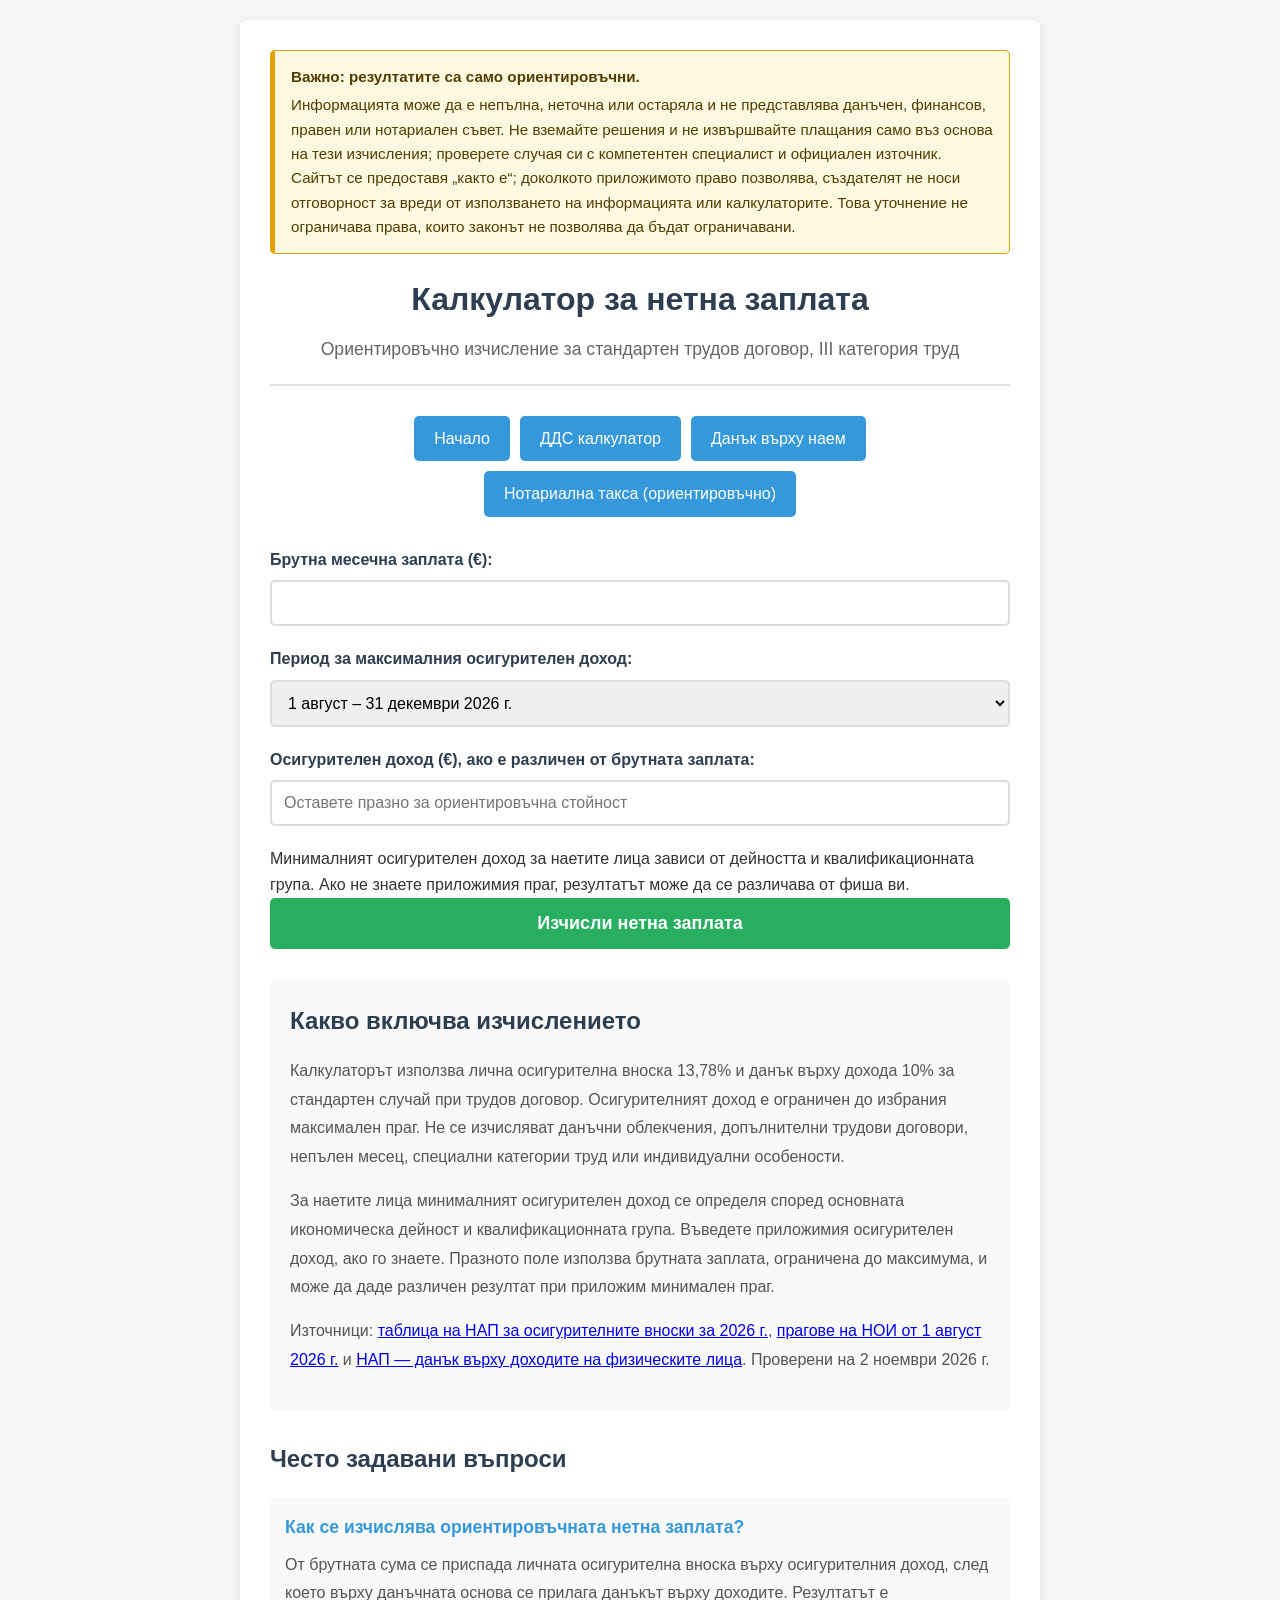
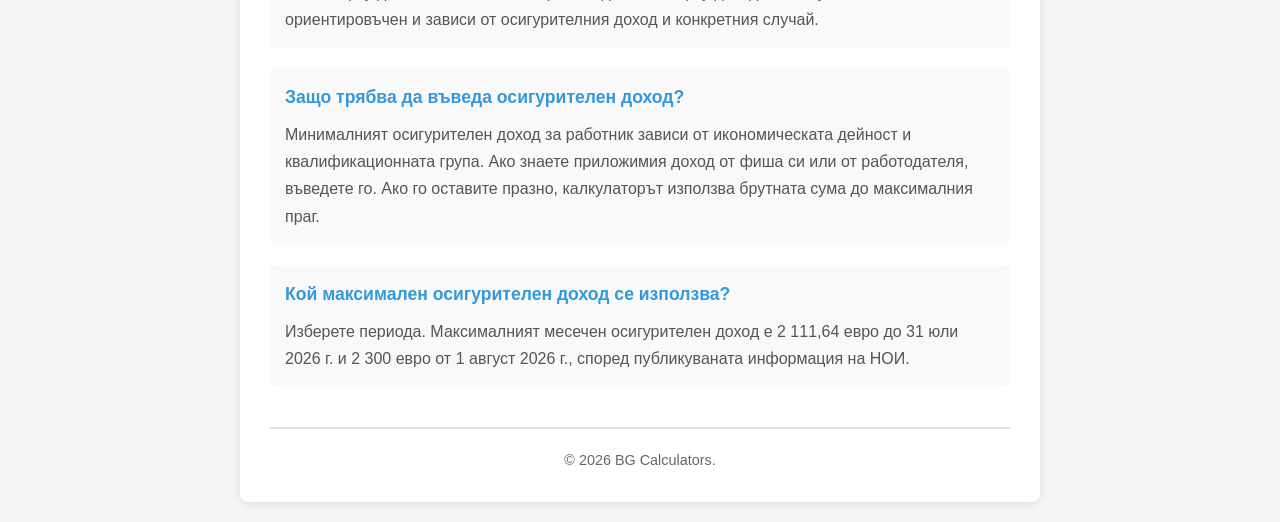
==== commit 17990496: "Add disclaimers and notary fee estimate" ====
--- a/calculators/net-salary.html
+++ b/calculators/net-salary.html
@@ -20,6 +20,10 @@
 </head>
 <body>
     <div class="container">
+        <aside class="site-notice" role="note" aria-label="Важно уточнение">
+            <strong>Важно: резултатите са само ориентировъчни.</strong>
+            Информацията може да е непълна, неточна или остаряла и не представлява данъчен, финансов, правен или нотариален съвет. Не вземайте решения и не извършвайте плащания само въз основа на тези изчисления; проверете случая си с компетентен специалист и официален източник. Сайтът се предоставя „както е“; доколкото приложимото право позволява, създателят не носи отговорност за вреди от използването на информацията или калкулаторите. Това уточнение не ограничава права, които законът не позволява да бъдат ограничавани.
+        </aside>
         <header>
             <h1>Калкулатор за нетна заплата</h1>
             <p>Ориентировъчно изчисление за стандартен трудов договор, III категория труд</p>
@@ -29,6 +33,7 @@
                 <li><a href="../index.html">Начало</a></li>
                 <li><a href="vat-calculator.html">ДДС калкулатор</a></li>
                 <li><a href="rent-tax-calculator.html">Данък върху наем</a></li>
+                <li><a href="notary-fee-calculator.html">Нотариална такса (ориентировъчно)</a></li>
             </ul>
         </nav>
 
--- a/css/style.css
+++ b/css/style.css
@@ -28,6 +28,22 @@
     box-shadow: 0 2px 10px rgba(0,0,0,0.1);
 }
 
+.site-notice {
+    margin: 0 0 20px;
+    padding: 14px 16px;
+    border: 1px solid #e3a008;
+    border-left: 5px solid #e3a008;
+    border-radius: 5px;
+    background: #fff8e1;
+    color: #513d00;
+    font-size: 0.95em;
+}
+
+.site-notice strong {
+    display: block;
+    margin-bottom: 4px;
+}
+
 /* Header */
 header {
     text-align: center;
@@ -301,6 +317,11 @@
         padding: 20px;
     }
 
+    .site-notice {
+        padding: 12px;
+        font-size: 0.9em;
+    }
+
     header h1 {
         font-size: 1.5em;
     }
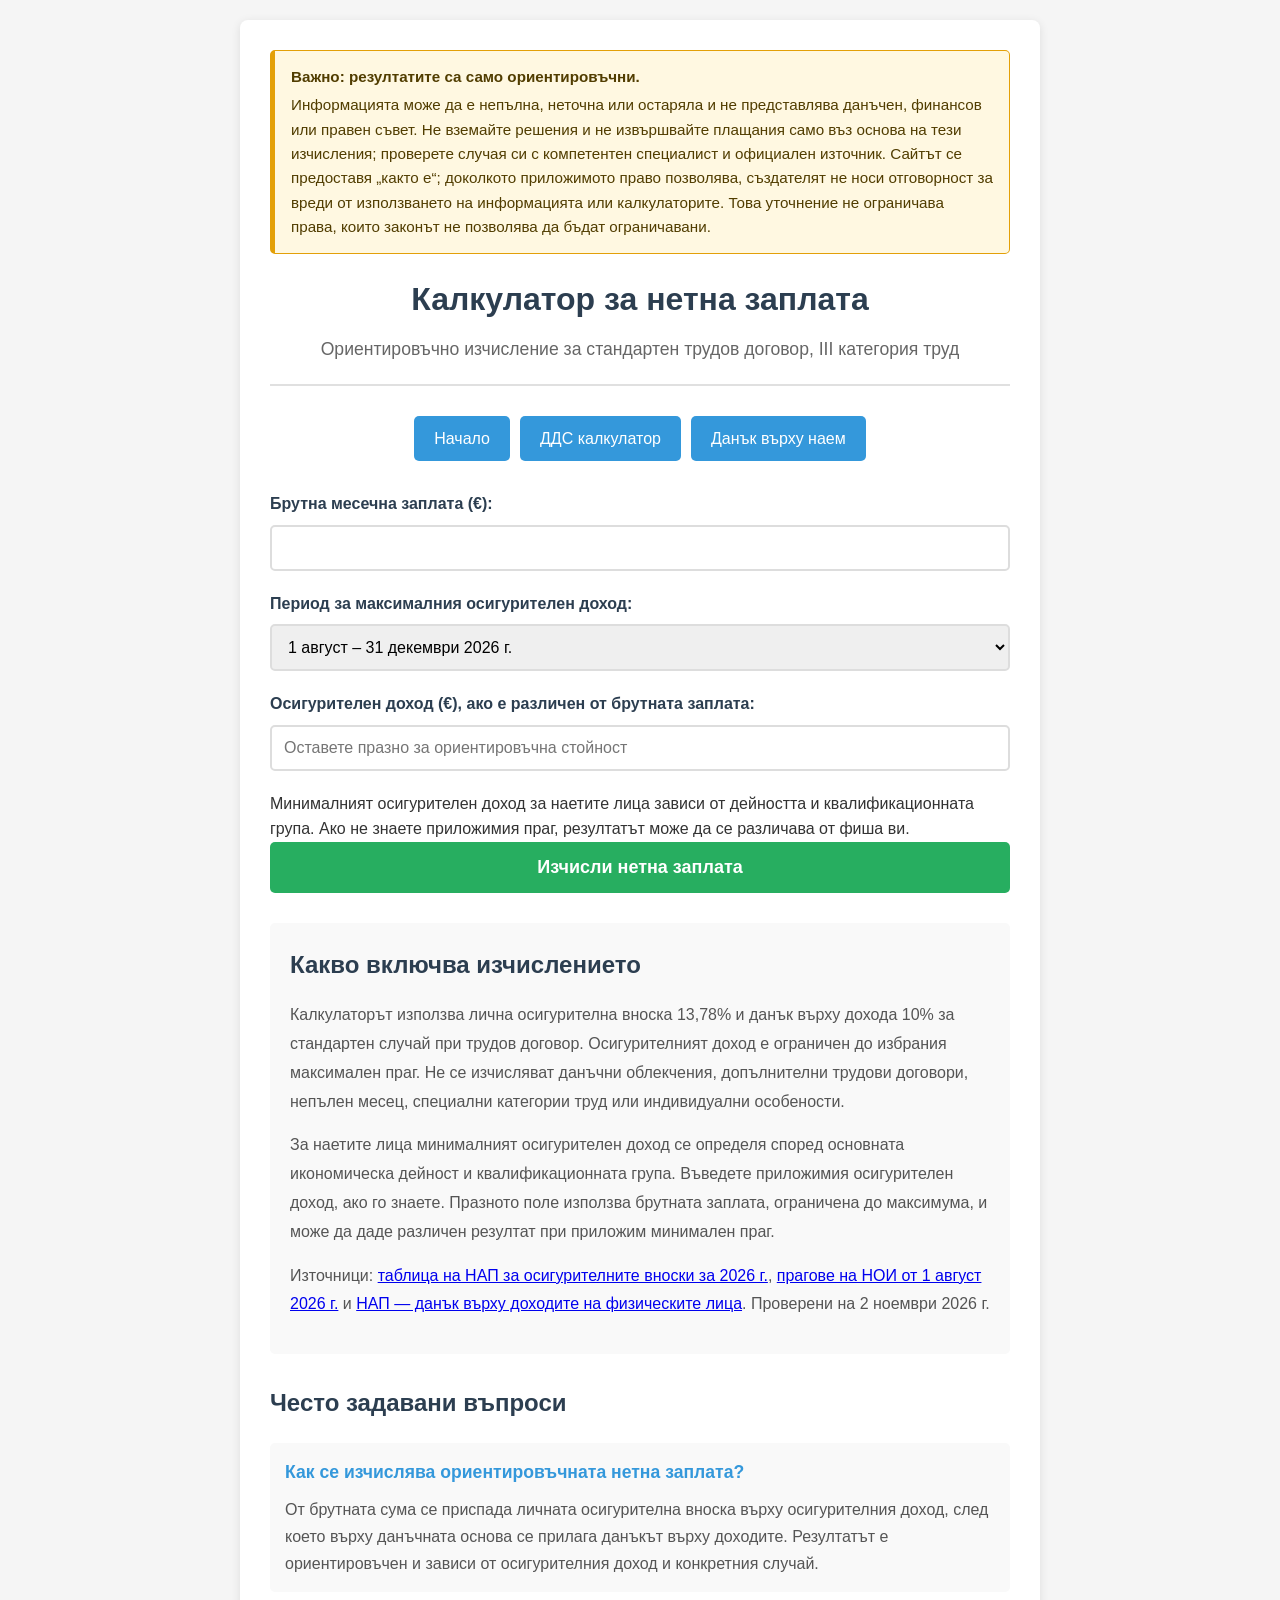
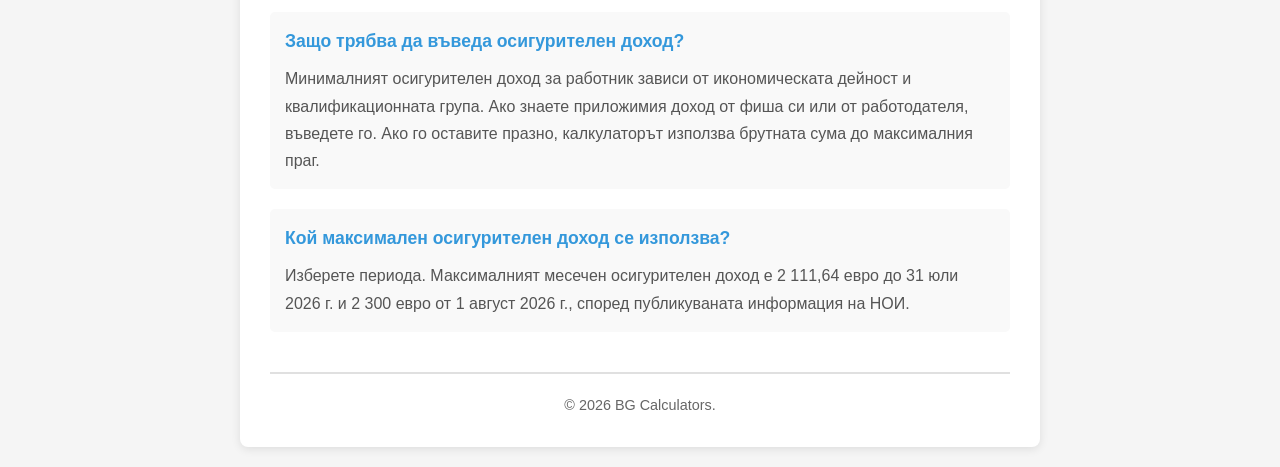
==== commit 0afe43bc: "Remove notary fee calculator" ====
--- a/calculators/net-salary.html
+++ b/calculators/net-salary.html
@@ -22,7 +22,7 @@
     <div class="container">
         <aside class="site-notice" role="note" aria-label="Важно уточнение">
             <strong>Важно: резултатите са само ориентировъчни.</strong>
-            Информацията може да е непълна, неточна или остаряла и не представлява данъчен, финансов, правен или нотариален съвет. Не вземайте решения и не извършвайте плащания само въз основа на тези изчисления; проверете случая си с компетентен специалист и официален източник. Сайтът се предоставя „както е“; доколкото приложимото право позволява, създателят не носи отговорност за вреди от използването на информацията или калкулаторите. Това уточнение не ограничава права, които законът не позволява да бъдат ограничавани.
+            Информацията може да е непълна, неточна или остаряла и не представлява данъчен, финансов или правен съвет. Не вземайте решения и не извършвайте плащания само въз основа на тези изчисления; проверете случая си с компетентен специалист и официален източник. Сайтът се предоставя „както е“; доколкото приложимото право позволява, създателят не носи отговорност за вреди от използването на информацията или калкулаторите. Това уточнение не ограничава права, които законът не позволява да бъдат ограничавани.
         </aside>
         <header>
             <h1>Калкулатор за нетна заплата</h1>
@@ -33,7 +33,6 @@
                 <li><a href="../index.html">Начало</a></li>
                 <li><a href="vat-calculator.html">ДДС калкулатор</a></li>
                 <li><a href="rent-tax-calculator.html">Данък върху наем</a></li>
-                <li><a href="notary-fee-calculator.html">Нотариална такса (ориентировъчно)</a></li>
             </ul>
         </nav>
 
